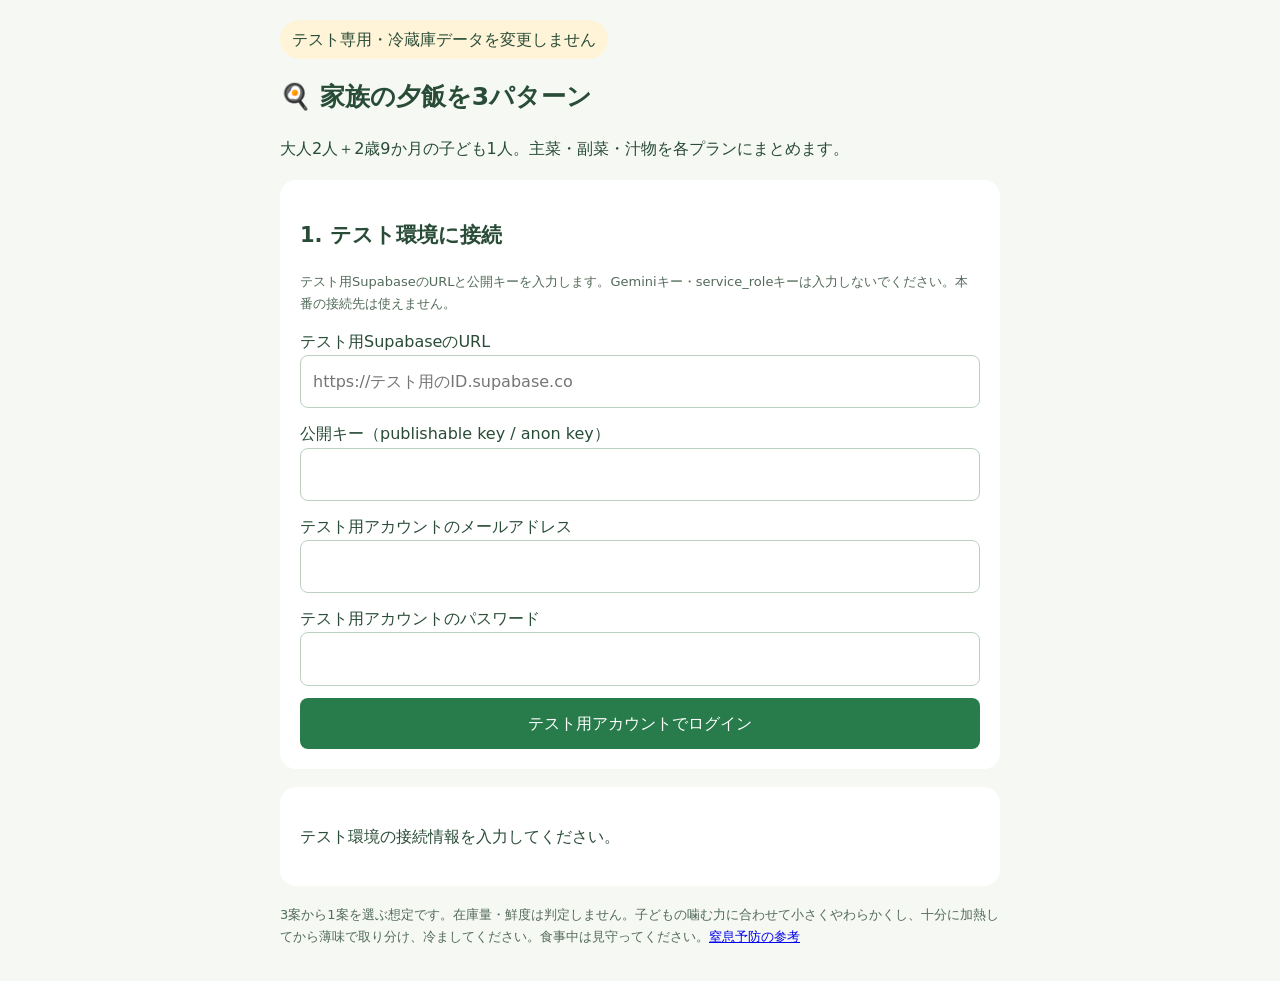
==== dinner-test.html @ cde7d516 "Use Gemini 3.5 Flash-Lite and add isolated dinner preview without database changes" ====
<!doctype html>
<html lang="ja">
<head>
<meta charset="utf-8"><meta name="viewport" content="width=device-width,initial-scale=1">
<title>家族の夕飯｜テスト専用</title>
<style>
*{box-sizing:border-box}body{margin:0;background:#f5f8f3;color:#294c37;font-family:system-ui,sans-serif;line-height:1.7}main{max-width:760px;margin:auto;padding:20px}h1{font-size:25px}h2{font-size:21px}.card,.result{padding:20px;background:#fff;border-radius:16px;margin:18px 0}.note{font-size:13px;color:#536b5a}label{display:block;margin-top:12px}input,textarea,button{font:inherit;border-radius:8px;padding:12px;width:100%}input,textarea{border:1px solid #bcd1c2;background:#fff;color:#294c37}button{border:0;background:#287c4b;color:white;margin-top:12px;cursor:pointer}button:disabled{opacity:.5;cursor:default}.secondary{background:#e6f1e8;color:#294c37}.hidden{display:none!important}.dinnerDish{border-top:1px solid #cbdccb;padding-top:10px;margin-top:18px}.dinnerPattern summary{cursor:pointer;font-size:18px;font-weight:bold}.childServing{background:#fff4d8;padding:12px;border-radius:10px}p,li{overflow-wrap:anywhere}#status{white-space:pre-wrap}.badge{background:#fff4d8;padding:6px 12px;border-radius:20px;display:inline-block}
</style>
</head>
<body><main>
<span class="badge">テスト専用・冷蔵庫データを変更しません</span>
<h1>🍳 家族の夕飯を3パターン</h1>
<p>大人2人＋2歳9か月の子ども1人。主菜・副菜・汁物を各プランにまとめます。</p>
<section class="card">
<h2>1. テスト環境に接続</h2>
<p class="note">テスト用SupabaseのURLと公開キーを入力します。Geminiキー・service_roleキーは入力しないでください。本番の接続先は使えません。</p>
<form id="connectForm">
<label for="projectUrl">テスト用SupabaseのURL</label><input id="projectUrl" type="url" placeholder="https://テスト用のID.supabase.co" required>
<label for="publicKey">公開キー（publishable key / anon key）</label><input id="publicKey" type="text" autocomplete="off" spellcheck="false" required>
<label for="email">テスト用アカウントのメールアドレス</label><input id="email" type="email" autocomplete="username" required>
<label for="password">テスト用アカウントのパスワード</label><input id="password" type="password" autocomplete="current-password" required>
<button id="connect">テスト用アカウントでログイン</button>
</form>
<p id="connected" class="hidden"></p>
<button id="disconnect" class="secondary hidden" type="button">テスト環境からログアウト</button>
</section>
<section id="generator" class="card hidden">
<h2>2. 架空の食材で献立を作る</h2>
<p class="note">この画面は冷蔵庫の登録データを読み書きしません。入力した食材名と家族構成・好みを、テスト用サーバー経由でGoogle Geminiへ送信します。メール・パスワード・写真はGeminiへ送りません。</p>
<label for="inventory">食材名（1行に1つ、100件まで）</label>
<textarea id="inventory" rows="8" maxlength="11000">鶏むね肉
卵
しめじ
玉ねぎ
にんじん
豆腐
キャベツ</textarea>
<p class="note">甘め・キノコが好き。野菜は細かく混ぜ込み、子ども用は薄味で取り分けます。大人は後から仕上げます。アレルギー等の申告は現在なしです。</p>
<button id="generate" type="button">夕飯を3パターン生成する</button>
<p class="note">生成には1分ほどかかる場合があります。再生成は1分おいてください。AIの手順・分量・加熱具合を調理前に確認してください。</p>
</section>
<section class="card"><p id="status" role="status" aria-live="polite">テスト環境の接続情報を入力してください。</p></section>
<div id="dinnerResults" aria-busy="false"></div>
<p class="note">3案から1案を選ぶ想定です。在庫量・鮮度は判定しません。子どもの噛む力に合わせて小さくやわらかくし、十分に加熱してから薄味で取り分け、冷ましてください。食事中は見守ってください。<a href="https://www.jpeds.or.jp/general/50123.html" target="_blank" rel="noopener">窒息予防の参考</a></p>
</main>
<script type="module">
const $=id=>document.getElementById(id);
let client=null,project='',publicKey='',version=0,busy=false;
let createClient;
function status(text){$('status').textContent=text;}
function invalidate(){version++;busy=false;$('dinnerResults').replaceChildren();$('dinnerResults').setAttribute('aria-busy','false');$('generate').disabled=false;}
function testConfig(rawUrl,key){
 const url=new URL(rawUrl.trim());
 if(url.protocol!=='https:'||!/^[-a-z0-9]+\.supabase\.co$/.test(url.hostname)||url.username||url.password||url.search||url.hash||url.port||!['','/'].includes(url.pathname))throw new Error('テスト用Supabaseの https://…supabase.co 形式のURLを入力してください。');
 if(url.hostname==='moorgivgwmkbxyjvwuih.supabase.co')throw new Error('既存アプリの接続先です。テスト用プロジェクトを使ってください。');
 if(!key.startsWith('sb_publishable_')){
  try{const role=JSON.parse(atob(key.split('.')[1].replace(/-/g,'+').replace(/_/g,'/'))).role;if(role!=='anon')throw Error();}
  catch{throw new Error('公開キーだけを入力してください。Geminiキーや管理用キーは使えません。');}
 }
 return url.origin;
}
function dinnerText(parent,tag,text,className=''){
 const node=document.createElement(tag);
 node.textContent=text;
 if(className)node.className=className;
 parent.append(node);
 return node;
}

function renderDinner(data){
 if(!Array.isArray(data?.patterns)||data.patterns.length!==3||data.patterns.some(p=>!Array.isArray(p.dishes)||p.dishes.length!==3))throw new Error('献立の形式が正しくありません。再生成してください。');
 // Build off-screen; malformed responses never leave a partial recipe visible.
 const fragment=document.createDocumentFragment();
 for(const [index,pattern] of data.patterns.entries()){
  const card=document.createElement('details');card.className='result dinnerPattern';card.open=index===0;
  dinnerText(card,'summary','プラン'+(index+1)+'：'+pattern.title);
  dinnerText(card,'p',pattern.description);
  const missing=dinnerText(card,'section','');
  dinnerText(missing,'h3','🛒 このプランで買い足す食材');
  if(!pattern.missingIngredients.length)dinnerText(missing,'p','食材名の照合では買い足し候補はありません。在庫量は確認してください。');
  const shopping=document.createElement('ul');missing.append(shopping);
  for(const item of pattern.missingIngredients)dinnerText(shopping,'li',item.name+'：'+item.quantity+'（'+item.dish+'）');
  if(pattern.pantryToCheck.length){
   dinnerText(missing,'h4','家にあるか確認する調味料');
   const pantry=document.createElement('ul');missing.append(pantry);
   for(const item of pattern.pantryToCheck)dinnerText(pantry,'li',item.name+'：'+item.quantity+'（'+item.dish+'）');
  }
  for(const dish of pattern.dishes){
   const section=document.createElement('section');section.className='dinnerDish';card.append(section);
   dinnerText(section,'h3',dish.role+'｜'+dish.name);
   dinnerText(section,'p','盛り付け目安：大人1人 '+dish.adultPortion+'／子ども1人 '+dish.childPortion);
   dinnerText(section,'h4','材料（大人2人＋子ども1人の合計）');
   const ingredients=document.createElement('ul');section.append(ingredients);
   for(const item of dish.ingredients)dinnerText(ingredients,'li',item.name+'：'+item.quantity+' — '+item.availability);
   dinnerText(section,'h4','下ごしらえ');
   const prep=document.createElement('ul');section.append(prep);
   for(const text of dish.preparation)dinnerText(prep,'li',text);
   dinnerText(section,'h4','作り方');
   const steps=document.createElement('ol');section.append(steps);
   for(const [stepIndex,step] of dish.steps.entries()){
    const li=dinnerText(steps,'li',step.instruction);
    dinnerText(li,'p','火加減：'+step.heat+'／時間：'+step.time,'note');
    dinnerText(li,'p','確認：'+step.doneness,'note');
    if(dish.childServing.afterStep===stepIndex+1)dinnerText(li,'p','👶 ここで子ども用を取り分け：'+dish.childServing.instruction,'childServing');
   }
   dinnerText(section,'h4','大人用の仕上げ');
   dinnerText(section,'p',dish.adultFinish);
   dinnerText(section,'h4','子どもが食べる前の確認');
   dinnerText(section,'p',dish.childSafety);
  }
  fragment.append(card);
 }
 $('dinnerResults').replaceChildren(fragment);
}


$('connectForm').onsubmit=async e=>{
 e.preventDefault();$('connect').disabled=true;
 try{
  const enteredKey=$('publicKey').value.trim();
  const enteredUrl=testConfig($('projectUrl').value,enteredKey);
  status('テスト環境にログイン中…');
  if(!createClient)({createClient}=await import('https://cdn.jsdelivr.net/npm/@supabase/supabase-js@2/+esm'));
  const candidate=createClient(enteredUrl,enteredKey,{auth:{persistSession:false,autoRefreshToken:false,detectSessionInUrl:false}});
  const {error}=await candidate.auth.signInWithPassword({email:$('email').value.trim(),password:$('password').value});
  if(error)throw new Error('ログインできませんでした。テスト用アカウントと接続先を確認してください。');
  client=candidate;project=enteredUrl;publicKey=enteredKey;invalidate();
  $('password').value='';$('connectForm').classList.add('hidden');$('connected').textContent='接続中：'+project;
  $('connected').classList.remove('hidden');$('disconnect').classList.remove('hidden');$('generator').classList.remove('hidden');
  status('テスト環境に接続しました。架空の食材で生成を試せます。');
 }catch(e){status(e.message||'接続できませんでした。');}
 finally{$('connect').disabled=false;}
};
$('inventory').oninput=()=>{invalidate();status('食材が変わりました。生成ボタンで新しい献立を作成してください。');};
$('disconnect').onclick=async()=>{
 const previous=client;client=null;invalidate();project='';publicKey='';
 $('connectForm').classList.remove('hidden');$('connected').classList.add('hidden');$('disconnect').classList.add('hidden');$('generator').classList.add('hidden');
 status('ログアウトしました。');
 if(previous)await previous.auth.signOut({scope:'local'});
};
$('generate').onclick=async()=>{
 if(!client||busy)return;
 const inventory=[...new Set($('inventory').value.split(/\r?\n/).map(n=>n.trim()).filter(Boolean))];
 if(!inventory.length||inventory.length>100||inventory.some(n=>n.length>100)){status('食材名を1〜100件、1件100文字以内で入力してください。');return;}
 const current=++version;busy=true;$('generate').disabled=true;$('dinnerResults').replaceChildren();$('dinnerResults').setAttribute('aria-busy','true');
 const controller=new AbortController();const timer=setTimeout(()=>controller.abort(),100000);
 status('Geminiが夕飯3パターンを作成中です…');
 try{
  const {data,error}=await client.auth.refreshSession();
  if(current!==version)return;
  if(error||!data.session)throw new Error('ログインの期限が切れました。ログインし直してください。');
  const response=await fetch(project+'/functions/v1/generate-dinner-preview',{method:'POST',headers:{'Content-Type':'application/json',apikey:publicKey,Authorization:'Bearer '+data.session.access_token},body:JSON.stringify({inventory}),signal:controller.signal});
  if(current!==version)return;
  let result;try{result=await response.json();}catch{throw new Error('応答を読み取れませんでした。テスト用関数の配置を確認してください。');}
  if(current!==version)return;
  if(!response.ok)throw new Error(result.error||'テスト用関数に接続できませんでした（HTTP '+response.status+'）。');
  if(result.mode!=='preview'||result.householdId!==null)throw new Error('テスト用プレビューの応答ではありません。接続先を確認してください。');
  renderDinner(result);
  status('3パターンを生成しました。モデル：'+result.model+'。分量・取り分け・加熱の手順を確認してください。');
 }catch(e){if(current===version){$('dinnerResults').replaceChildren();status(e.name==='AbortError'?'応答に時間がかかっています。1分ほどおいて再度お試しください。':e.message||'通信できませんでした。許可元の設定と関数の配置を確認してください。');}}
 finally{clearTimeout(timer);if(current===version){busy=false;$('generate').disabled=false;$('dinnerResults').setAttribute('aria-busy','false');}}
};
window.addEventListener('unhandledrejection',()=>status('通信を完了できませんでした。接続設定を確認してください。'));
</script></body></html>
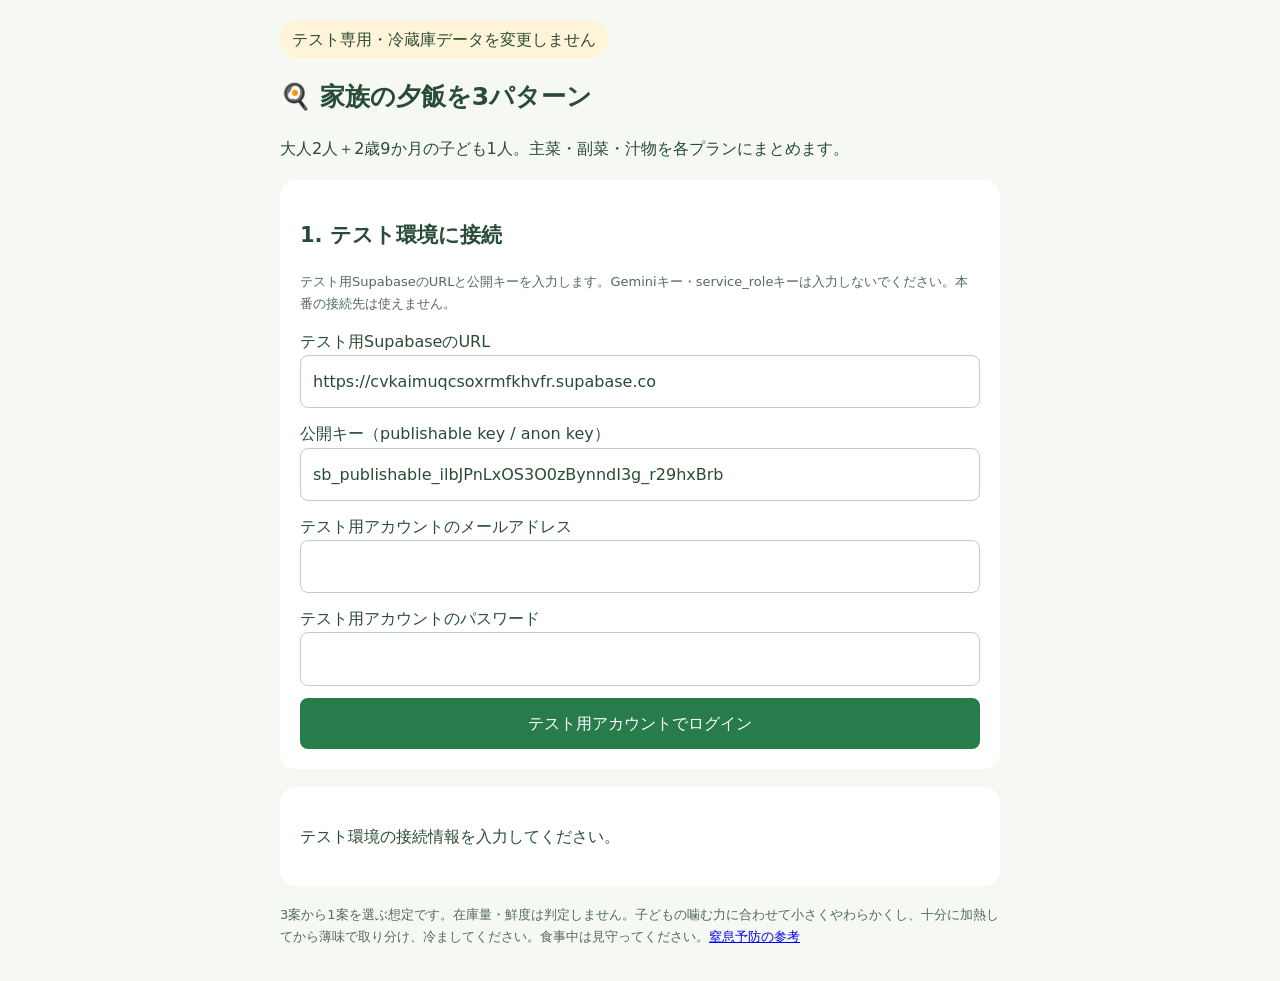
==== commit fa5af901: "Configure verified test Supabase connection in isolated dinner preview" ====
--- a/dinner-test.html
+++ b/dinner-test.html
@@ -15,8 +15,8 @@
 <h2>1. テスト環境に接続</h2>
 <p class="note">テスト用SupabaseのURLと公開キーを入力します。Geminiキー・service_roleキーは入力しないでください。本番の接続先は使えません。</p>
 <form id="connectForm">
-<label for="projectUrl">テスト用SupabaseのURL</label><input id="projectUrl" type="url" placeholder="https://テスト用のID.supabase.co" required>
-<label for="publicKey">公開キー（publishable key / anon key）</label><input id="publicKey" type="text" autocomplete="off" spellcheck="false" required>
+<label for="projectUrl">テスト用SupabaseのURL</label><input id="projectUrl" type="url" value="https://cvkaimuqcsoxrmfkhvfr.supabase.co" required>
+<label for="publicKey">公開キー（publishable key / anon key）</label><input id="publicKey" type="text" value="sb_publishable_ilbJPnLxOS3O0zBynndI3g_r29hxBrb" autocomplete="off" spellcheck="false" required>
 <label for="email">テスト用アカウントのメールアドレス</label><input id="email" type="email" autocomplete="username" required>
 <label for="password">テスト用アカウントのパスワード</label><input id="password" type="password" autocomplete="current-password" required>
 <button id="connect">テスト用アカウントでログイン</button>
